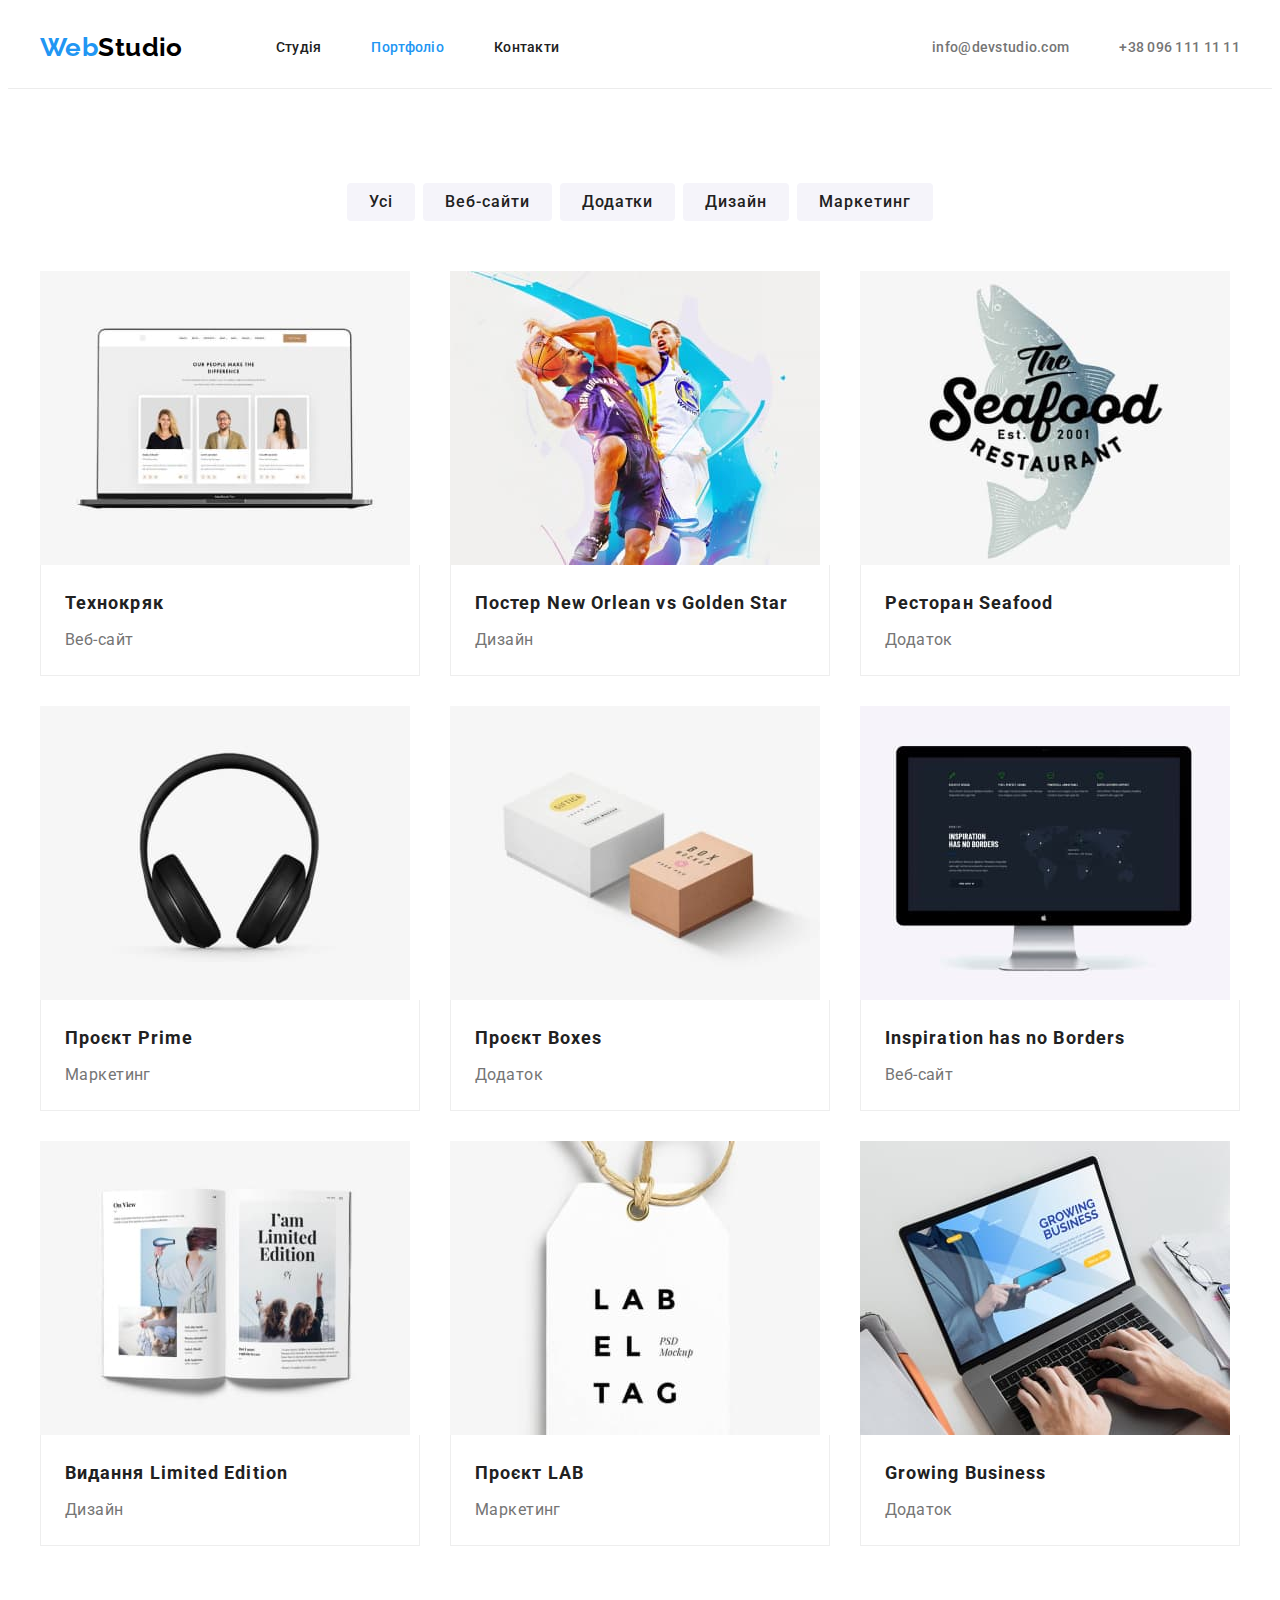
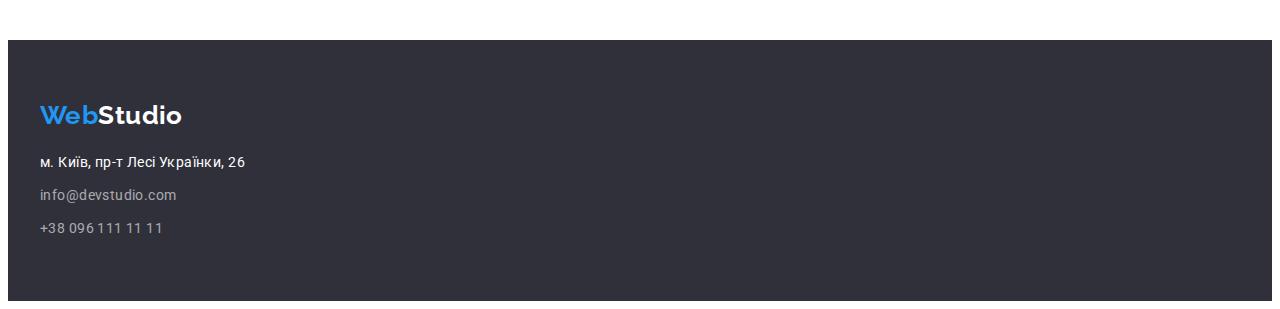
==== portfolio.html @ efe8b1d7 "Initial commit" ====
<!DOCTYPE html>
<html lang="uk">
  <head>
    <meta charset="UTF-8" />
    <meta http-equiv="X-UA-Compatible" content="IE=edge" />
    <meta name="viewport" content="width=device-width, initial-scale=1.0" />
    <title>Портфолио</title>
    <link rel="preconnect" href="https://fonts.googleapis.com" />
    <link rel="preconnect" href="https://fonts.gstatic.com" crossorigin />
    <link
      href="https://fonts.googleapis.com/css2?family=Raleway:wght@700&family=Roboto:wght@400;500;700;900&display=swap"
      rel="stylesheet"
    />
    <link
      rel="stylesheet"
      href="https://cdnjs.cloudflare.com/ajax/libs/modern-normalize/1.1.0/modern-normalize.min.css"
      integrity="sha512-wpPYUAdjBVSE4KJnH1VR1HeZfpl1ub8YT/NKx4PuQ5NmX2tKuGu6U/JRp5y+Y8XG2tV+wKQpNHVUX03MfMFn9Q=="
      crossorigin="anonymous"
      referrerpolicy="no-referrer"
    />
    <link rel="stylesheet" href="./css/style.css" />
  </head>
  <header class="header">
      <div class="container header-container">
        <nav class="main-nav">
          <a href="./index.html" lang="en" class="logo link"
            >Web<span class="logo-header">Studio</span>
          </a>
          <ul class="header-nav list">
            <li class="header-item">
              <a href="./index.html " class="header-link link "
                >Студія</a
              >
            </li>
            <li class="header-item">
              <a href="./portfolio.html" class="header-link link current">Портфоліо</a>
            </li>
            <li class="header-item">
              <a href="#contact-us" class="header-link link">Контакти</a>
            </li>
          </ul>
        </nav>
      

        <ul class="contacts list">
          <li class="contacts-item">
            <a href="mailto:info@devstudio.com" class="contact-link link"
              >info@devstudio.com</a
            >
          </li>
          <li class="contacts-item">
            <a href="tel:+380961111111" class="contact-link link"
              >+38 096 111 11 11</a
            >
          </li>
        </ul>
     </div>
    </header>

    <main>
      <section class="filter section">
        <h1 class="hidden-title">Наші проекти</h1>
       <div class="container">
          <ul class="filter-list list">
            <li class="filter-item">
              <button type="button" class="btn-portfolio btn">Усі</button>
            </li>
            <li class="filter-item">
              <button type="button" class="btn-portfolio btn">Веб-сайти</button>
            </li>
            <li class="filter-item">
              <button type="button" class="btn-portfolio btn">Додатки</button>
            </li>
            <li class="filter-item">
              <button type="button" class="btn-portfolio btn">Дизайн</button>
            </li>
            <li class="filter-item">
              <button type="button" class="btn-portfolio btn">Маркетинг</button>
            </li>
          </ul>
      
          <ul class="project-list list">
            <li class="project-item">
              <img
                src="./img/project-1.jpg"
                alt="Відкритий ноутбук с зображенням сайту"
                width="370"
                height="294"
              />
              <div class="project-container"><h2 class="project-title">Технокряк</h2>
              <p class="project-description">Веб-сайт</p></div>
            </li>
            <li class="project-item">
              <img
                src="./img/project-2.jpg"
                alt="Постер з двома баскетболістами"
                width="370"
                height="294"
              />
              <div class="project-container"><h2 class="project-title">
                Постер <span lang="en">New Orlean vs Golden Star</span>
              </h2>
              <p class="project-description">Дизайн</p></div>
              
            </li>
            <li class="project-item">
              <img
                src="./img/project-3.jpg"
                alt="Логотип ресторану"
                width="370"
                height="294"
              />
              <div class="project-container">
                <h2 class="project-title">
                Ресторан <span lang="en">Seafood</span>
                </h2>
                <p class="project-description">Додаток</p>
              </div>
              
            </li>
            <li class="project-item">
              <img
                src="./img/project-4.jpg"
                alt="Навушники"
                width="370"
                height="294"
              />
              <div class="project-container">
                <h2 class="project-title">Проєкт <span lang="en">Prime</span></h2>
                <p class="project-description">Маркетинг</p>
              </div>
              
            </li>
            <li class="project-item">
              <img
                src="./img/project-5.jpg"
                alt="Дві коробки"
                width="370"
                height="294"
              />
              <div class="project-container">
                <h2 class="project-title">Проєкт <span lang="en">Boxes</span></h2>
              <p class="project-description">Додаток</p>
              </div>
              
            </li>
            <li class="project-item">
              <img
                src="./img/project-6.jpg"
                alt="Монітор с зображенням веб-сайту"
                width="370"
                height="294"
              />
              <div class="project-container">
                <h2 lang="en" class="project-title">Inspiration has no Borders</h2>
              <p class="project-description">Веб-сайт</p>
              </div>
              
            </li>
            <li class="project-item">
              <img
                src="./img/project-7.jpg"
                alt="Відкрита книга"
                width="370"
                height="294"
              />
              <div class="project-container">
                <h2 class="project-title">
                Видання <span lang="en">Limited Edition</span>
              </h2>
              <p class="project-description">Дизайн</p>
              </div>
              
            </li>
            <li class="project-item">
              <img
                src="./img/project-8.jpg"
                alt="Етикетка"
                width="370"
                height="294"
              />
              <div class="project-container">
                <h2 class="project-title">Проєкт <span lang="en">LAB</span></h2>
                <p class="project-description">Маркетинг</p>
              </div>
              
            </li>
            <li class="project-item">
              <img
                src="./img/project-9.jpg"
                alt="Ноутбук з відкритим сайтом"
                width="370"
                height="294"
              />
              <div class="project-container">
                <h2 lang="en" class="project-title">Growing Business</h2>
                <p class="project-description">Додаток</p>
              </div>
              
            </li>
          </ul>
        </div>
      </section>
    </main>

     <footer class="footer">
      <div class="container">
        <a href="./index.html" lang="en" class="logo link"
          >Web<span class="logo-footer">Studio</span></a
        >
        <address id="contact-us" class="address">
          <ul class="address-list list">
            <li class="address-item">
              <a
                href="https://goo.gl/maps/2MERRj1D2YX8Ka6U8"
                target="_blank"
                rel="noopener noreferrer nofollow"
                class="address-link link"
                >м. Київ, пр-т Лесі Українки, 26
              </a>
            </li>
            <li class="address-item">
              <a href="mailto:info@devstudio.com" class="footer-link link"
                >info@devstudio.com</a
              >
            </li>
            <li class="address-item">
              <a href="tel:+380961111111" class="footer-link link"
                >+38 096 111 11 11</a
              >
            </li>
          </ul>
        </address>
      </div>
    </footer>
  </body>
</html>
---- css/style.css ----
:root {
  --primary-font-color: #757575;
  --secondary-font-color: #212121;
  --accent-color: #2196f3;
  --primary-white: #ffffff;
  --button-bgcolor: #f5f4fa;
}

body {
  font-family: 'Roboto', sans-serif;
  font-size: 14px;
  letter-spacing: 0.03em;
  color: var(--primary-font-color);
  background-color: var(--primary-white);
}

p,
h1,
h2,
h3,
h4,
h5,
h6 {
  margin: 0;
}
ul,
ol {
  margin: 0;
  padding-left: 0;
}
button {
  cursor: pointer;
}
address {
  font-style: normal;
}
img {
  display: block;
  max-width: 100%;
  height: auto;
}

.container {
  width: 1200px;
  margin-left: auto;
  margin-right: auto;
  padding-left: 15px;
  padding-right: 15px;
}

.section {
  padding-top: 94px;
  padding-bottom: 94px;
}
.link {
  display: inline-block;
  text-decoration: none;
}

.list {
  list-style: none;
}
/* --------------------------HEADER---------------------------- */
.header {
  border-bottom: 1px solid #ececec;
}

.header-container {
  display: flex;
  align-items: center;
}

.main-nav {
  display: flex;
}

.header-nav {
  display: flex;
  margin-left: 93px;
  gap: 50px;
  align-items: center;
}

.logo {
  font-family: 'Raleway';
  font-weight: 700;
  font-size: 26px;
  line-height: 1.19;
  color: var(--accent-color);
}

.logo-header {
  display: inline-block;
  padding-top: 24px;
  padding-bottom: 25px;
  color: #000000;
}
.header-link,
.contact-link {
  padding: 32px 0;
  font-weight: 500;
  line-height: 1.14;
  letter-spacing: 0.02em;
  color: var(--secondary-font-color);
}
.header-link:hover,
.header-link:focus,
.contact-link:hover,
.contact-link:focus,
.footer-link:hover,
.footer-link:focus,
.address-link:hover,
.address-link:focus {
  color: var(--accent-color);
}

.link.current {
  color: var(--accent-color);
}

.contacts {
  display: flex;
  margin-left: auto;
  gap: 50px;
}

.contact-link {
  color: var(--primary-font-color);
}

/* --------------------------HERO---------------------------- */

.hero {
  text-align: center;
  background-color: #2f303a;
  padding-top: 200px;
  padding-bottom: 200px;
}

.hero-title {
  width: 696px;
  margin-bottom: 30px;
  margin-left: auto;
  margin-right: auto;

  font-weight: 900;
  font-size: 44px;
  line-height: 1.36;
  letter-spacing: 0.06em;
  text-transform: uppercase;
  color: var(--primary-white);
}

.btn {
  font-family: inherit;
  font-weight: 700;
  font-size: 16px;
  line-height: 1.88;
  letter-spacing: 0.06em;
  color: var(--primary-white);
  background-color: var(--accent-color);
  text-decoration: none;
  border: transparent;
}

.hero-btn {
  padding: 10px 32px;
  box-shadow: 0px 4px 4px rgba(0, 0, 0, 0.15);
  border-radius: 4px;
}
.btn:hover,
.btn:focus {
  background-color: #188ce8;
}

/* --------------------------ADVANTAGE---------------------------- */

.hidden-title {
  position: absolute;
  white-space: nowrap;
  width: 1px;
  height: 1px;
  overflow: hidden;
  border: 0;
  padding: 0;
  clip: rect(0 0 0 0);
  clip-path: inset(50%);
  margin: -1px;
}

.advantage-list {
  display: flex;
  gap: 30px;
}

.advantage-item {
  width: calc((100% - 90px) / 3);
}

.advantage-title {
  margin-bottom: 10px;
  font-size: 14px;
  font-weight: 700;
  line-height: 1.14;
  text-transform: uppercase;
  color: var(--secondary-font-color);
}

.advantage-description {
  line-height: 1.71;
  letter-spacing: 0.03em;
}

/* --------------------------WORKS/TEAM---------------------------- */
.works.section {
  padding-top: 0;
}

.works-list {
  display: flex;
  gap: 30px;
}

.works-item {
  width: calc((100% - 60px) / 3);
}

.team-container {
  padding-top: 30px;
  padding-bottom: 30px;
  padding-left: auto;
  padding-right: auto;
}

.works-title,
.team-title {
  margin-bottom: 50px;
  font-weight: 700;
  font-size: 36px;
  line-height: 1.17;
  text-align: center;
  color: var(--secondary-font-color);
}

.team {
  background-color: #f5f4fa;
}

.team-list {
  display: flex;
  gap: 30px;
}

.team-item {
  background-color: var(--primary-white);
  width: calc((100% - 90px) / 4);
  box-shadow: 0px 1px 3px rgba(0, 0, 0, 0.12), 0px 1px 1px rgba(0, 0, 0, 0.14),
    0px 2px 1px rgba(0, 0, 0, 0.2);
  border-radius: 0px 0px 4px 4px;
}
.team-name {
  margin-bottom: 10px;
}
.team-name,
.team-description {
  font-weight: 500;
  font-size: 16px;
  line-height: 1.19;
  text-align: center;
  color: var(--secondary-font-color);
}

.team-description {
  font-weight: 400;
  color: var(--primary-font-color);
}

/* --------------------------FOOTER---------------------------- */
.footer {
  padding-top: 60px;
  padding-bottom: 60px;
  background-color: #2f303a;
}

.logo-footer {
  display: inline-block;
  color: var(--primary-white);
}

.footer .logo {
  margin-bottom: 20px;
}

.address-link {
  line-height: 1.71;
  color: var(--primary-white);
}

.address-item:not(:last-child) {
  margin-bottom: 9px;
}

.footer-link {
  line-height: 1.71;
  color: rgba(255, 255, 255, 0.6);
}

/* --------------------------PORTFOLIO---------------------------- */
.filter-list {
  display: flex;
  justify-content: center;
  gap: 8px;
  margin-bottom: 50px;
}

.btn-portfolio {
  padding: 6px 22px;
  font-weight: 500;
  line-height: 1.62;
  background-color: var(--button-bgcolor);
  color: var(--secondary-font-color);
  border-radius: 4px;
  border: none;
}

.btn-portfolio:hover,
.btn-portfolio:focus {
  background-color: var(--accent-color);
  color: var(--primary-white);
  box-shadow: 0px 3px 1px rgba(0, 0, 0, 0.1), 0px 1px 2px rgba(0, 0, 0, 0.08),
    0px 2px 2px rgba(0, 0, 0, 0.12);
}

.project-list {
  display: flex;
  gap: 30px;
  flex-wrap: wrap;
}

.project-item {
  width: calc((100% - 60px) / 3);
}

.project-title {
  margin-bottom: 4px;
  font-weight: 700;
  font-size: 18px;
  line-height: 2;
  letter-spacing: 0.06em;
  color: var(--secondary-font-color);
}

.project-description {
  font-size: 16px;
  line-height: 1.88;
  color: var(--primary-font-color);
}

.project-container {
  padding-top: 20px;
  padding-bottom: 20px;
  padding-left: 24px;
  padding-right: 24px;
  border: 1px solid #eeeeee;
  border-top: none;
}
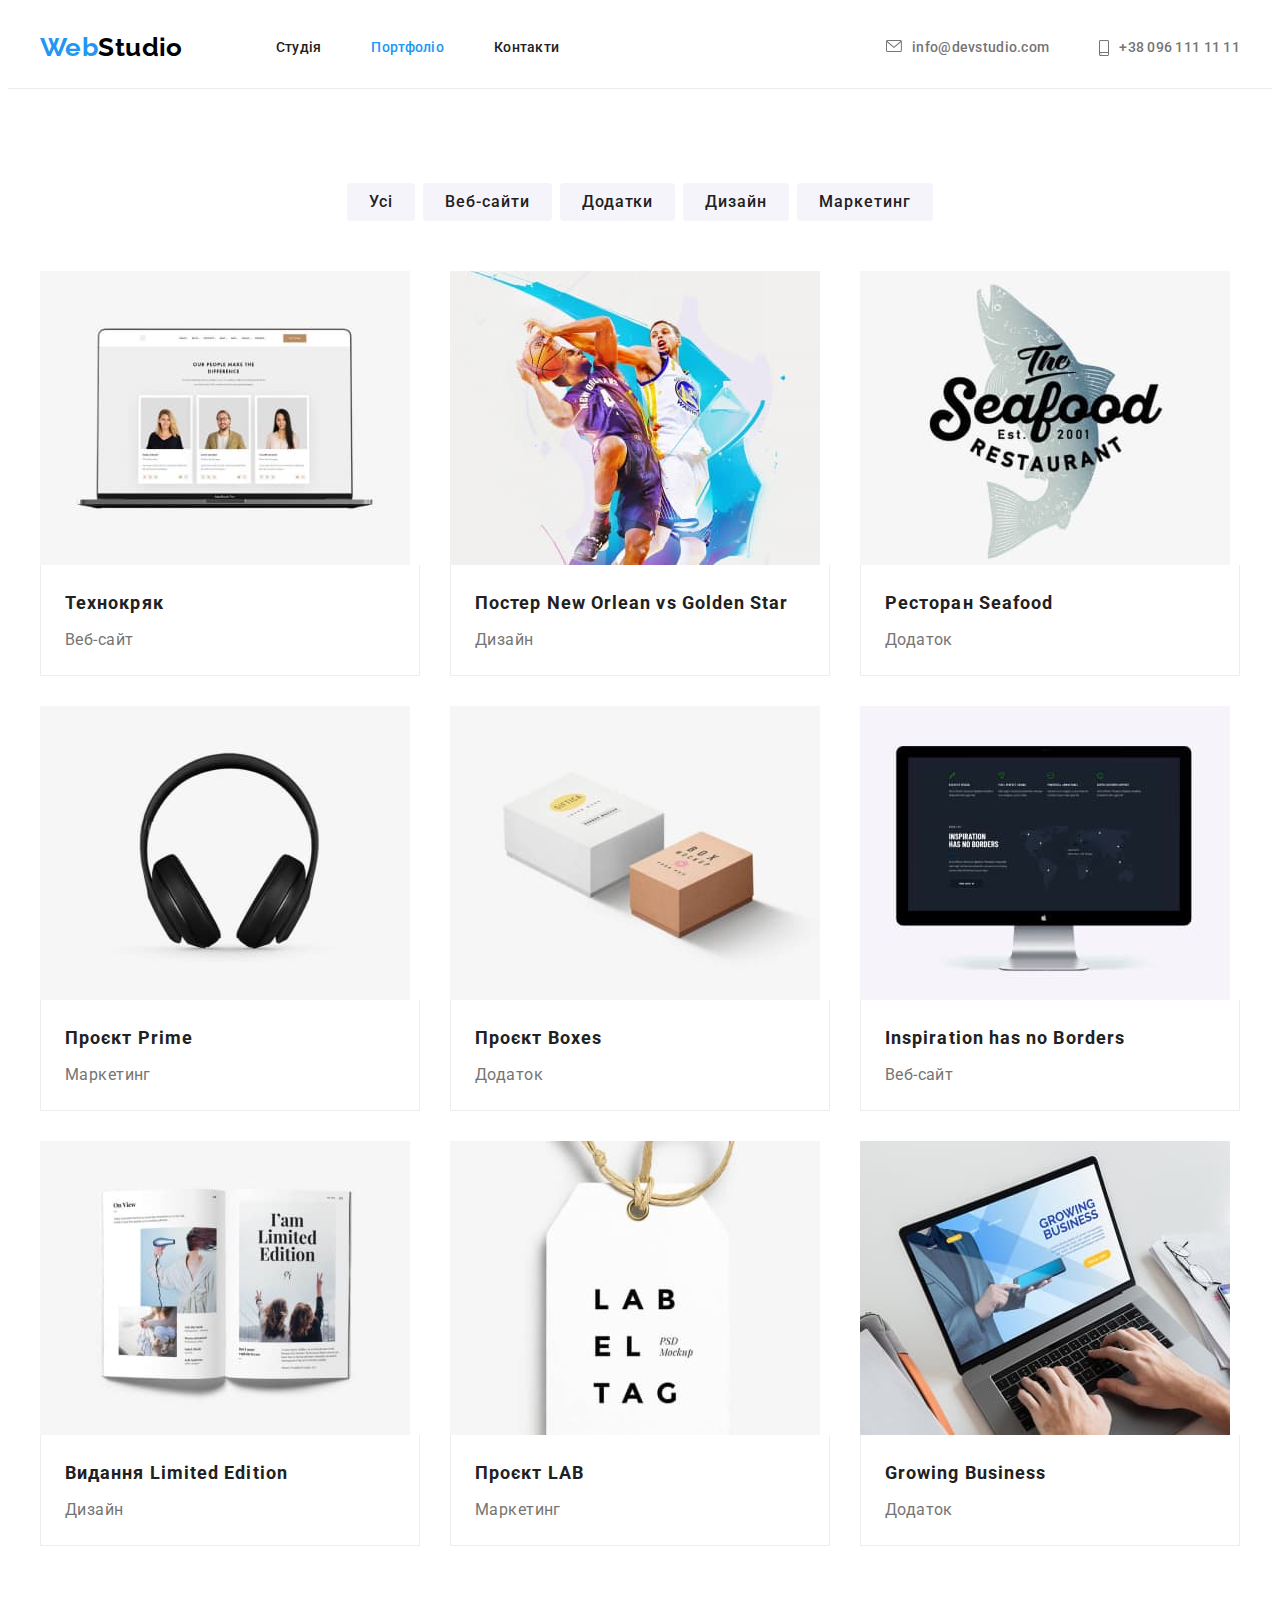
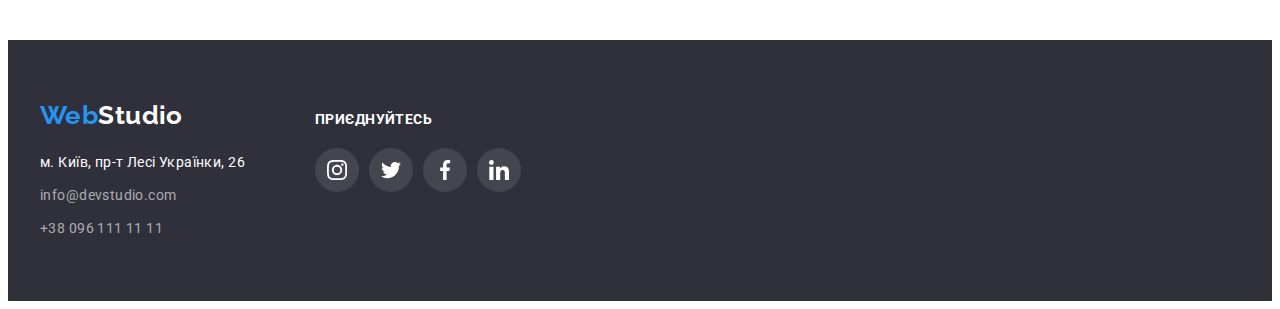
==== commit 2e44d946: "update portfolio (header/footer)" ====
--- a/portfolio.html
+++ b/portfolio.html
@@ -24,11 +24,11 @@
       <div class="container header-container">
         <nav class="main-nav">
           <a href="./index.html" lang="en" class="logo link"
-            >Web<span class="logo-header">Studio</span>
-          </a>
+            >Web<span class="logo-header">Studio</span></a
+          >
           <ul class="header-nav list">
             <li class="header-item">
-              <a href="./index.html " class="header-link link "
+              <a href="./index.html " class="header-link link"
                 >Студія</a
               >
             </li>
@@ -40,21 +40,24 @@
             </li>
           </ul>
         </nav>
-      
 
         <ul class="contacts list">
           <li class="contacts-item">
             <a href="mailto:info@devstudio.com" class="contact-link link"
+              ><svg class="icon" width="16px" height="12px">
+                <use href="./img/symbol-defs.svg#mail"></use></svg
               >info@devstudio.com</a
             >
           </li>
           <li class="contacts-item">
             <a href="tel:+380961111111" class="contact-link link"
+              ><svg class="icon" width="10px" height="16px">
+                <use href="./img/symbol-defs.svg#tel"></use></svg
               >+38 096 111 11 11</a
             >
           </li>
         </ul>
-     </div>
+      </div>
     </header>
 
     <main>
@@ -204,33 +207,88 @@
     </main>
 
      <footer class="footer">
-      <div class="container">
-        <a href="./index.html" lang="en" class="logo link"
-          >Web<span class="logo-footer">Studio</span></a
-        >
-        <address id="contact-us" class="address">
-          <ul class="address-list list">
-            <li class="address-item">
-              <a
-                href="https://goo.gl/maps/2MERRj1D2YX8Ka6U8"
-                target="_blank"
-                rel="noopener noreferrer nofollow"
-                class="address-link link"
-                >м. Київ, пр-т Лесі Українки, 26
-              </a>
-            </li>
-            <li class="address-item">
-              <a href="mailto:info@devstudio.com" class="footer-link link"
-                >info@devstudio.com</a
-              >
-            </li>
-            <li class="address-item">
-              <a href="tel:+380961111111" class="footer-link link"
-                >+38 096 111 11 11</a
-              >
-            </li>
-          </ul>
-        </address>
+      <div class="container footer-container">
+        <div class="address-container">
+          <a href="./index.html" lang="en" class="logo link"
+            >Web<span class="logo-footer">Studio</span></a
+          >
+          <address id="contact-us" class="address">
+            <ul class="address-list list">
+              <li class="address-item">
+                <a
+                  href="https://goo.gl/maps/2MERRj1D2YX8Ka6U8"
+                  target="_blank"
+                  rel="noopener noreferrer nofollow"
+                  class="address-link link"
+                  >м. Київ, пр-т Лесі Українки, 26
+                </a>
+              </li>
+              <li class="address-item">
+                <a href="mailto:info@devstudio.com" class="footer-link link"
+                  >info@devstudio.com</a
+                >
+              </li>
+              <li class="address-item">
+                <a href="tel:+380961111111" class="footer-link link"
+                  >+38 096 111 11 11</a
+                >
+              </li>
+            </ul>
+          </address>
+        </div>
+        <div class="join-container">
+          <h2 class="footer-soc-title">приєднуйтесь</h2>
+          <ul class="footer-soc-list list">
+            <li class="footer-soc-item">
+              <a
+                href=""
+                target="_blank"
+                rel="noopener noreferrer nofollow"
+                class="footer-soc-link link"
+              >
+                <svg width="20px" height="20px">
+                  <use href="./img/symbol-defs.svg#instagram"></use>
+                </svg>
+              </a>
+            </li>
+            <li class="footer-soc-item">
+              <a
+                href=""
+                target="_blank"
+                rel="noopener noreferrer nofollow"
+                class="footer-soc-link link"
+              >
+                <svg width="20px" height="20px">
+                  <use href="./img/symbol-defs.svg#twitter"></use>
+                </svg>
+              </a>
+            </li>
+            <li class="footer-soc-item">
+              <a
+                href=""
+                target="_blank"
+                rel="noopener noreferrer nofollow"
+                class="footer-soc-link link"
+              >
+                <svg class="soc-icon" width="20px" height="20px">
+                  <use href="./img/symbol-defs.svg#facebook"></use>
+                </svg>
+              </a>
+            </li>
+            <li class="footer-soc-item">
+              <a
+                href=""
+                target="_blank"
+                rel="noopener noreferrer nofollow"
+                class="footer-soc-link link"
+              >
+                <svg width="20px" height="20px">
+                  <use href="./img/symbol-defs.svg#linkedin"></use>
+                </svg>
+              </a>
+            </li>
+          </ul>
+        </div>
       </div>
     </footer>
   </body>
--- a/css/style.css
+++ b/css/style.css
@@ -125,16 +125,39 @@
 }
 
 .contact-link {
+  display: flex;
+  gap: 10px;
   color: var(--primary-font-color);
+}
+
+.icon {
+  fill: currentColor;
+}
+
+.icon:hover,
+.icon:focus {
+  fill: currentColor;
 }
 
 /* --------------------------HERO---------------------------- */
 
 .hero {
   text-align: center;
-  background-color: #2f303a;
   padding-top: 200px;
   padding-bottom: 200px;
+  background-image: linear-gradient(
+      rgba(47, 48, 58, 0.4),
+      rgba(47, 48, 58, 0.4)
+    ),
+    url(../img/heroimg.jpg);
+  min-width: 1600px;
+  height: 600px;
+  background-position: center;
+  background-repeat: no-repeat;
+  background-size: cover;
+  margin-left: auto;
+  margin-right: auto;
+  background-color: #2f303a;
 }
 
 .hero-title {
@@ -197,6 +220,16 @@
   width: calc((100% - 90px) / 3);
 }
 
+.icon-advantage {
+  display: flex;
+  justify-content: center;
+  align-items: center;
+  margin-bottom: 30px;
+  width: 270px;
+  height: 120px;
+  background-color: #f5f4fa;
+}
+
 .advantage-title {
   margin-bottom: 10px;
   font-size: 14px;
@@ -233,7 +266,8 @@
 }
 
 .works-title,
-.team-title {
+.team-title,
+.clients-title {
   margin-bottom: 50px;
   font-weight: 700;
   font-size: 36px;
@@ -263,6 +297,7 @@
 }
 .team-name,
 .team-description {
+  margin-bottom: 16px;
   font-weight: 500;
   font-size: 16px;
   line-height: 1.19;
@@ -273,6 +308,61 @@
 .team-description {
   font-weight: 400;
   color: var(--primary-font-color);
+}
+
+.team-soc-list {
+  display: flex;
+  justify-content: center;
+  gap: 10px;
+}
+
+.team-soc-item {
+  width: 44px;
+  height: 44px;
+}
+
+.team-soc-link {
+  width: 100%;
+  height: 100%;
+  display: flex;
+  justify-content: center;
+  align-items: center;
+  fill: #afb1b8;
+}
+
+.team-soc-link:hover,
+.team-soc-link:focus {
+  fill: #ffffff;
+  background-color: var(--accent-color);
+  border-radius: 50%;
+}
+
+/* --------------------------CLIENTS---------------------------- */
+
+.clients-list {
+  display: flex;
+  gap: 30px;
+}
+
+.clients-item {
+  width: calc((100% - 150px) / 6);
+  height: 92px;
+}
+
+.clients-link {
+  display: flex;
+  justify-content: center;
+  align-items: center;
+  width: 100%;
+  height: 100%;
+  border: 1px solid #afb1b8;
+  border-radius: 4px;
+  fill: #afb1b8;
+}
+.clients-link:hover,
+.clients-link:focus {
+  fill: var(--accent-color);
+  border-color: var(--accent-color);
 }
 
 /* --------------------------FOOTER---------------------------- */
@@ -282,6 +372,12 @@
   background-color: #2f303a;
 }
 
+.footer-container {
+  display: flex;
+  gap: 70px;
+  align-items: baseline;
+}
+
 .logo-footer {
   display: inline-block;
   color: var(--primary-white);
@@ -303,6 +399,42 @@
 .footer-link {
   line-height: 1.71;
   color: rgba(255, 255, 255, 0.6);
+}
+
+.footer-soc-title {
+  margin-bottom: 20px;
+  font-weight: 700;
+  font-size: 14px;
+  line-height: 1.14;
+  letter-spacing: 0.03em;
+  text-transform: uppercase;
+  color: var(--primary-white);
+}
+
+.footer-soc-list {
+  display: flex;
+  gap: 10px;
+}
+
+.footer-soc-item {
+  width: 44px;
+  height: 44px;
+}
+
+.footer-soc-link {
+  display: flex;
+  justify-content: center;
+  align-items: center;
+  width: 100%;
+  height: 100%;
+  border-radius: 50%;
+  background-color: rgba(255, 255, 255, 0.1);
+  fill: #ffffff;
+}
+
+.footer-soc-link:hover,
+.footer-soc-link:focus {
+  background-color: var(--accent-color);
 }
 
 /* --------------------------PORTFOLIO---------------------------- */
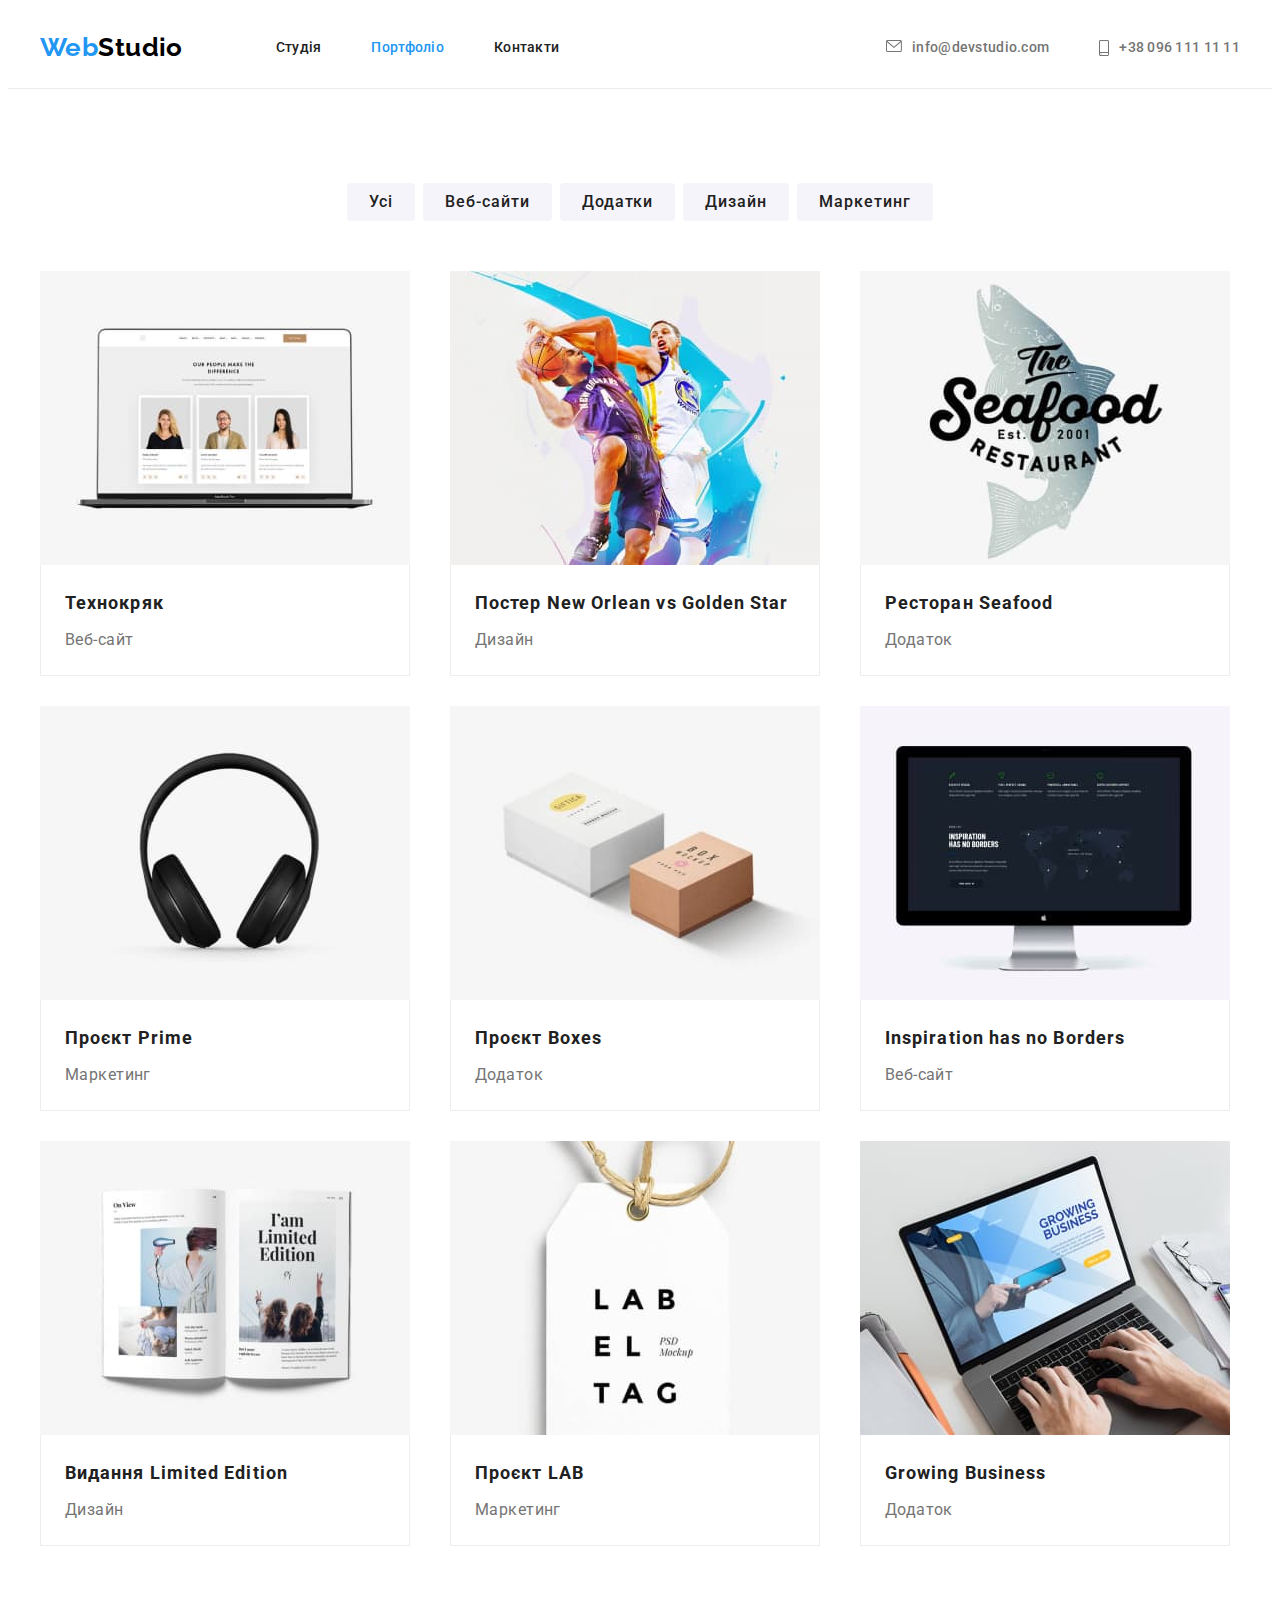
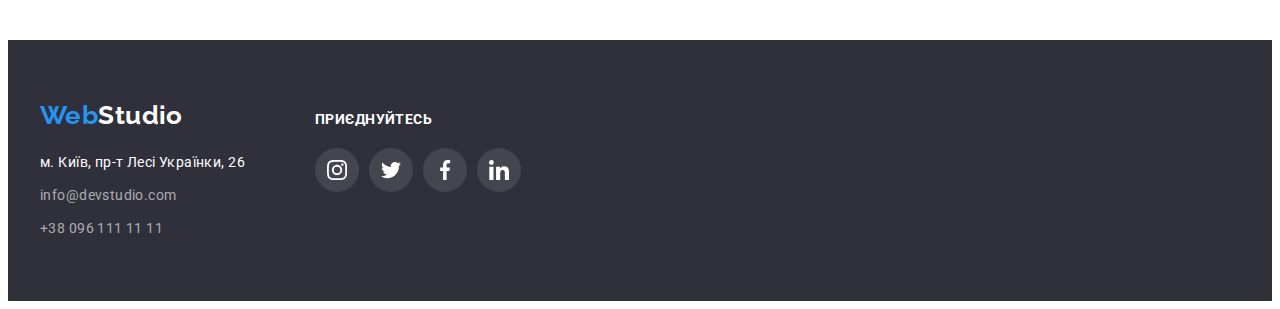
==== commit 24b4fa29: "update portfolio" ====
--- a/portfolio.html
+++ b/portfolio.html
@@ -20,7 +20,8 @@
     />
     <link rel="stylesheet" href="./css/style.css" />
   </head>
-  <header class="header">
+  <body>
+    <header class="header">
       <div class="container header-container">
         <nav class="main-nav">
           <a href="./index.html" lang="en" class="logo link"
@@ -28,12 +29,12 @@
           >
           <ul class="header-nav list">
             <li class="header-item">
-              <a href="./index.html " class="header-link link"
-                >Студія</a
-              >
+              <a href="./index.html " class="header-link link">Студія</a>
             </li>
             <li class="header-item">
-              <a href="./portfolio.html" class="header-link link current">Портфоліо</a>
+              <a href="./portfolio.html" class="header-link link current"
+                >Портфоліо</a
+              >
             </li>
             <li class="header-item">
               <a href="#contact-us" class="header-link link">Контакти</a>
@@ -63,7 +64,7 @@
     <main>
       <section class="filter section">
         <h1 class="hidden-title">Наші проекти</h1>
-       <div class="container">
+        <div class="container">
           <ul class="filter-list list">
             <li class="filter-item">
               <button type="button" class="btn-portfolio btn">Усі</button>
@@ -81,132 +82,193 @@
               <button type="button" class="btn-portfolio btn">Маркетинг</button>
             </li>
           </ul>
-      
+
           <ul class="project-list list">
             <li class="project-item">
-              <img
-                src="./img/project-1.jpg"
-                alt="Відкритий ноутбук с зображенням сайту"
-                width="370"
-                height="294"
-              />
-              <div class="project-container"><h2 class="project-title">Технокряк</h2>
-              <p class="project-description">Веб-сайт</p></div>
-            </li>
-            <li class="project-item">
-              <img
-                src="./img/project-2.jpg"
-                alt="Постер з двома баскетболістами"
-                width="370"
-                height="294"
-              />
-              <div class="project-container"><h2 class="project-title">
-                Постер <span lang="en">New Orlean vs Golden Star</span>
-              </h2>
-              <p class="project-description">Дизайн</p></div>
-              
-            </li>
-            <li class="project-item">
-              <img
-                src="./img/project-3.jpg"
-                alt="Логотип ресторану"
-                width="370"
-                height="294"
-              />
-              <div class="project-container">
-                <h2 class="project-title">
-                Ресторан <span lang="en">Seafood</span>
-                </h2>
-                <p class="project-description">Додаток</p>
-              </div>
-              
-            </li>
-            <li class="project-item">
-              <img
-                src="./img/project-4.jpg"
-                alt="Навушники"
-                width="370"
-                height="294"
-              />
-              <div class="project-container">
-                <h2 class="project-title">Проєкт <span lang="en">Prime</span></h2>
-                <p class="project-description">Маркетинг</p>
-              </div>
-              
-            </li>
-            <li class="project-item">
-              <img
-                src="./img/project-5.jpg"
-                alt="Дві коробки"
-                width="370"
-                height="294"
-              />
-              <div class="project-container">
-                <h2 class="project-title">Проєкт <span lang="en">Boxes</span></h2>
-              <p class="project-description">Додаток</p>
-              </div>
-              
-            </li>
-            <li class="project-item">
-              <img
-                src="./img/project-6.jpg"
-                alt="Монітор с зображенням веб-сайту"
-                width="370"
-                height="294"
-              />
-              <div class="project-container">
-                <h2 lang="en" class="project-title">Inspiration has no Borders</h2>
-              <p class="project-description">Веб-сайт</p>
-              </div>
-              
-            </li>
-            <li class="project-item">
-              <img
-                src="./img/project-7.jpg"
-                alt="Відкрита книга"
-                width="370"
-                height="294"
-              />
-              <div class="project-container">
-                <h2 class="project-title">
-                Видання <span lang="en">Limited Edition</span>
-              </h2>
-              <p class="project-description">Дизайн</p>
-              </div>
-              
-            </li>
-            <li class="project-item">
-              <img
-                src="./img/project-8.jpg"
-                alt="Етикетка"
-                width="370"
-                height="294"
-              />
-              <div class="project-container">
-                <h2 class="project-title">Проєкт <span lang="en">LAB</span></h2>
-                <p class="project-description">Маркетинг</p>
-              </div>
-              
-            </li>
-            <li class="project-item">
-              <img
-                src="./img/project-9.jpg"
-                alt="Ноутбук з відкритим сайтом"
-                width="370"
-                height="294"
-              />
-              <div class="project-container">
-                <h2 lang="en" class="project-title">Growing Business</h2>
-                <p class="project-description">Додаток</p>
-              </div>
-              
+              <a
+                href=""
+                target="_blank"
+                rel="noopener noreferrer nofollow"
+                class="portfolio-link link"
+              >
+                <img
+                  src="./img/project-1.jpg"
+                  alt="Відкритий ноутбук с зображенням сайту"
+                  width="370"
+                  height="294"
+                />
+                <div class="project-container">
+                  <h2 class="project-title">Технокряк</h2>
+                  <p class="project-description">Веб-сайт</p>
+                </div></a
+              >
+            </li>
+            <li class="project-item">
+              <a
+                href=""
+                target="_blank"
+                rel="noopener noreferrer nofollow"
+                class="portfolio-link link"
+                ><img
+                  src="./img/project-2.jpg"
+                  alt="Постер з двома баскетболістами"
+                  width="370"
+                  height="294"
+                />
+                <div class="project-container">
+                  <h2 class="project-title">
+                    Постер <span lang="en">New Orlean vs Golden Star</span>
+                  </h2>
+                  <p class="project-description">Дизайн</p>
+                </div></a
+              >
+            </li>
+            <li class="project-item">
+              <a
+                href=""
+                target="_blank"
+                rel="noopener noreferrer nofollow"
+                class="portfolio-link link"
+                ><img
+                  src="./img/project-3.jpg"
+                  alt="Логотип ресторану"
+                  width="370"
+                  height="294"
+                />
+                <div class="project-container">
+                  <h2 class="project-title">
+                    Ресторан <span lang="en">Seafood</span>
+                  </h2>
+                  <p class="project-description">Додаток</p>
+                </div></a
+              >
+            </li>
+            <li class="project-item">
+              <a
+                href=""
+                target="_blank"
+                rel="noopener noreferrer nofollow"
+                class="portfolio-link link"
+                ><img
+                  src="./img/project-4.jpg"
+                  alt="Навушники"
+                  width="370"
+                  height="294"
+                />
+                <div class="project-container">
+                  <h2 class="project-title">
+                    Проєкт <span lang="en">Prime</span>
+                  </h2>
+                  <p class="project-description">Маркетинг</p>
+                </div></a
+              >
+            </li>
+            <li class="project-item">
+              <a
+                href=""
+                target="_blank"
+                rel="noopener noreferrer nofollow"
+                class="portfolio-link link"
+                ><img
+                  src="./img/project-5.jpg"
+                  alt="Дві коробки"
+                  width="370"
+                  height="294"
+                />
+                <div class="project-container">
+                  <h2 class="project-title">
+                    Проєкт <span lang="en">Boxes</span>
+                  </h2>
+                  <p class="project-description">Додаток</p>
+                </div></a
+              >
+            </li>
+            <li class="project-item">
+              <a
+                href=""
+                target="_blank"
+                rel="noopener noreferrer nofollow"
+                class="portfolio-link link"
+              >
+                <img
+                  src="./img/project-6.jpg"
+                  alt="Монітор с зображенням веб-сайту"
+                  width="370"
+                  height="294"
+                />
+                <div class="project-container">
+                  <h2 lang="en" class="project-title">
+                    Inspiration has no Borders
+                  </h2>
+                  <p class="project-description">Веб-сайт</p>
+                </div></a
+              >
+            </li>
+            <li class="project-item">
+              <a
+                href=""
+                target="_blank"
+                rel="noopener noreferrer nofollow"
+                class="portfolio-link link"
+                ><img
+                  src="./img/project-7.jpg"
+                  alt="Відкрита книга"
+                  width="370"
+                  height="294"
+                />
+                <div class="project-container">
+                  <h2 class="project-title">
+                    Видання <span lang="en">Limited Edition</span>
+                  </h2>
+                  <p class="project-description">Дизайн</p>
+                </div></a
+              >
+            </li>
+            <li class="project-item">
+              <a
+                href=""
+                target="_blank"
+                rel="noopener noreferrer nofollow"
+                class="portfolio-link link"
+              >
+                <img
+                  src="./img/project-8.jpg"
+                  alt="Етикетка"
+                  width="370"
+                  height="294"
+                />
+                <div class="project-container">
+                  <h2 class="project-title">
+                    Проєкт <span lang="en">LAB</span>
+                  </h2>
+                  <p class="project-description">Маркетинг</p>
+                </div></a
+              >
+            </li>
+            <li class="project-item">
+              <a
+                href=""
+                target="_blank"
+                rel="noopener noreferrer nofollow"
+                class="portfolio-link link"
+                ><img
+                  src="./img/project-9.jpg"
+                  alt="Ноутбук з відкритим сайтом"
+                  width="370"
+                  height="294"
+                />
+                <div class="project-container">
+                  <h2 lang="en" class="project-title">Growing Business</h2>
+                  <p class="project-description">Додаток</p>
+                </div></a
+              >
             </li>
           </ul>
         </div>
       </section>
     </main>
 
-     <footer class="footer">
+    <footer class="footer">
       <div class="container footer-container">
         <div class="address-container">
           <a href="./index.html" lang="en" class="logo link"
--- a/css/style.css
+++ b/css/style.css
@@ -473,6 +473,12 @@
   width: calc((100% - 60px) / 3);
 }
 
+.portfolio-link:hover,
+.portfolio-link:focus {
+  box-shadow: 0px 1px 1px rgba(0, 0, 0, 0.12), 0px 4px 4px rgba(0, 0, 0, 0.06),
+    1px 4px 6px rgba(0, 0, 0, 0.16);
+}
+
 .project-title {
   margin-bottom: 4px;
   font-weight: 700;
